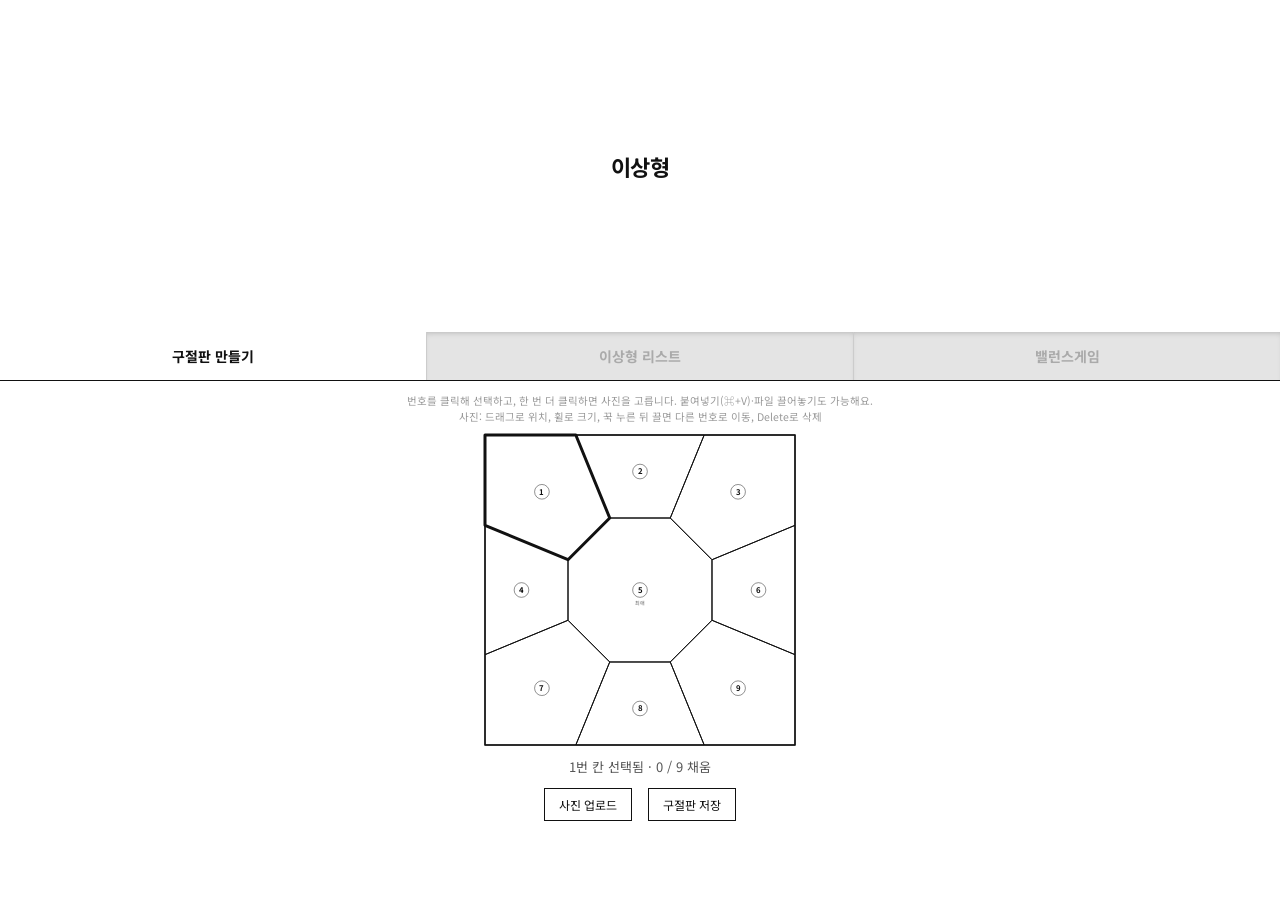
==== index.html @ 135d8d5a "Move tabs under title and add title spacing Co-Authored-By: Claude Sonnet 5.5 <noreply@anthropic.com" ====
<!DOCTYPE html>
<html lang="ko">
<head>
<meta charset="UTF-8">
<meta name="viewport" content="width=device-width, initial-scale=1">
<title>이상형</title>
<link href="https://fonts.googleapis.com/css2?family=Noto+Sans+KR:wght@300;400;700&display=swap" rel="stylesheet">
<link rel="stylesheet" href="style.css">
</head>
<body>
<h1>이상형</h1>
<nav class="tabs">
  <button class="tab active" data-pane="pane-make">구절판 만들기</button>
  <button class="tab" data-pane="pane-list">이상형 리스트</button>
  <button class="tab" data-pane="pane-game">밸런스게임</button>
</nav>
<section class="pane active" id="pane-make">
<p class="sub">번호를 클릭해 선택하고, 한 번 더 클릭하면 사진을 고릅니다. 붙여넣기(⌘+V)·파일 끌어놓기도 가능해요.<br>사진: 드래그로 위치, 휠로 크기, 꾹 누른 뒤 끌면 다른 번호로 이동, Delete로 삭제</p>
<div class="board"><svg id="board" viewBox="0 0 676 676"></svg></div>
<div class="bar">
  <div class="status" id="status"></div>
  <button id="pick">사진 업로드</button>
  <button id="save">구절판 저장</button>
</div>
</section>
<section class="pane" id="pane-list">
  <div class="listwrap">
    <div class="addrow"><input id="newItem" maxlength="60" placeholder="자신의 이상형을 적어보세요"><button id="addItem">등록</button></div>
    <div class="ibox">
      <p class="empty" id="listEmpty">아직 등록한 이상형이 없어요.</p>
      <ul class="ilist" id="list"></ul>
    </div>
  </div>
</section>
<section class="pane" id="pane-game">
  <div class="gamewrap">
    <div class="gbar">
      <label>문항 수
        <select id="qCount"><option value="10">10</option><option value="20">20</option><option value="30">30</option></select>
      </label>
      <button id="gStart">게임 시작 &rarr;</button>
    </div>
    <div class="stage" id="stage"></div>
  </div>
</section>
<div class="modal" id="confirm" hidden>
  <div class="dialog">
    <p class="dq">삭제하시겠습니까?</p>
    <p class="dnote">복구 안 됨.</p>
    <div class="dbtns"><button id="cNo">취소</button><button id="cYes" class="danger">삭제</button></div>
  </div>
</div>
<input type="file" id="file" accept="image/*" multiple hidden>
<script src="gujeolpan.js"></script>
<script src="list.js"></script>
<script src="gamelist.js"></script>
<script src="game.js"></script>
<script src="main.js"></script>
</body>
</html>
---- style.css ----
*{box-sizing:border-box}
body{margin:0;background:#fff;color:#111;font-family:'Noto Sans KR',sans-serif;min-height:100vh;display:flex;flex-direction:column;align-items:center;padding:0 16px;height:100vh;overflow-y:auto;overflow-x:hidden}
h1{font-size:22px;font-weight:700;margin:0;padding:150px 0;flex:none;letter-spacing:-0.02em;text-align:center}
.pane{flex:1;min-height:0;width:100%;display:none;flex-direction:column;align-items:center}
.pane.active{display:flex}
.sub{color:#999;font-size:10.5px;margin:0 0 6px;text-align:center;line-height:1.5}
.empty{color:#999;font-size:13px;margin-top:40px}
.scroll{overflow-y:auto;width:100%;max-width:480px;padding-bottom:16px}
.list{list-style:none;margin:16px 0 0;padding:0;width:100%}
.list li{display:flex;align-items:center;gap:8px;padding:10px 0;border-bottom:1px solid #eee;font-size:14px}
.list li span{flex:1;word-break:keep-all}
.list li button{padding:3px 8px;border-color:#ccc;color:#777}
.addrow{display:flex;gap:6px;width:100%;margin-top:12px}
.addrow input{flex:1;font-family:inherit;font-size:14px;padding:8px 10px;border:1px solid #111;border-radius:0;min-width:0}
.tabs{display:flex;width:calc(100% + 32px);margin:0 -16px;flex:none;border-bottom:1px solid #111;margin-bottom:12px}
.tab{flex:1;padding:14px 0;font-size:14px;font-weight:700;border:0;border-right:1px solid #ccc;background:#e4e4e4;color:#aaa;box-shadow:inset 0 4px 6px -4px rgba(0,0,0,.25)}
.tab:last-child{border-right:0}
.tab:hover{background:#e4e4e4}
.tab.active{background:#fff;color:#111;box-shadow:none}
.board{--s:min(92vw,max(220px,calc(100vh - 590px)),560px);width:var(--s);height:var(--s);margin:4px 0 12px;flex:none}
.board svg{width:100%;height:100%;display:block;overflow:visible}
.cell{cursor:pointer;touch-action:none}
.cell .bg{fill:#fff}
.cell:hover .bg{fill:#f2f2f2}
.bar{--s:min(92vw,560px);display:flex;flex-wrap:wrap;gap:12px 16px;align-items:center;justify-content:center;width:var(--s,min(92vw,560px))}
.status{font-size:13px;color:#555;width:100%;text-align:center}
button{font-family:inherit;font-size:12px;background:#fff;color:#111;border:1px solid #111;padding:7px 14px;cursor:pointer}
button:hover{background:#eee}
button:focus-visible{outline:2px solid #888;outline-offset:2px}

.listwrap{flex:1;min-height:0;width:100%;max-width:480px;display:flex;flex-direction:column;padding-bottom:12px}
.listwrap .addrow{margin-top:4px;flex:none}
.listwrap .addrow input{border:1px solid #ccc;border-radius:8px;outline:none}
.listwrap .addrow input:focus{border-color:#111}
.listwrap .addrow button{border-radius:8px;white-space:nowrap}
.ibox{flex:1;min-height:0;margin-top:12px;border:1px solid #ccc;border-radius:8px;overflow-y:auto;padding:6px 14px}
.ibox .empty{margin:30px 0;text-align:center}
.ilist{list-style:none;margin:0;padding:0}
.irow{display:flex;align-items:center;gap:10px;padding:11px 0;font-size:14px;color:#111}
.irow+.irow{border-top:1px solid #f0f0f0}
.irow .chk{flex:none;width:5px;height:5px;margin:0 3px;border-radius:50%;background:#111}
.irow .txt{flex:1;word-break:keep-all}
.irow input{flex:1;min-width:0;font-family:inherit;font-size:14px;padding:4px 6px;border:1px solid #111;border-radius:4px}
.irow .acts{flex:none;font-size:12px;color:#999}
.irow .acts button{border:0;background:none;padding:2px 4px;font-size:12px;color:#999}
.irow .acts button:hover{background:none;color:#555}
.modal{position:fixed;inset:0;background:rgba(0,0,0,.35);display:flex;align-items:center;justify-content:center;z-index:10}
.modal[hidden]{display:none}
.dialog{background:#fff;border-radius:10px;padding:22px 20px 0;width:min(280px,80vw);text-align:center;overflow:hidden}
.dq{margin:0;font-size:15px;font-weight:700}
.dnote{margin:6px 0 18px;font-size:11px;color:#999}
.dbtns{display:flex;margin:0 -20px;border-top:1px solid #eee}
.dbtns button{flex:1;border:0;background:none;padding:13px 0;font-size:14px;color:#111}
.dbtns button+button{border-left:1px solid #eee}
.dbtns button.danger{color:#e53935}
.gamewrap{flex:1;min-height:0;width:100%;max-width:480px;display:flex;flex-direction:column;padding-bottom:12px}
.gbar{flex:none;display:flex;align-items:center;justify-content:space-between;gap:10px;margin-top:4px;font-size:13px}
.gbar select{font-family:inherit;font-size:13px;padding:6px 8px;border:1px solid #ccc;border-radius:8px;background:#fff;margin-left:6px}
.gbar button{border-radius:8px;margin-left:auto}
.stage{flex:1;min-height:0;margin-top:14px;display:flex;flex-direction:column}
.gprog{flex:none;text-align:center;font-size:12px;color:#777}
.gview{flex:1;min-height:0;position:relative;overflow:hidden}
.slide{position:absolute;inset:0;display:flex;flex-direction:column;align-items:center;justify-content:center;gap:16px}
.slide.inR{animation:inR .3s ease both}
.slide.outL{animation:outL .3s ease both}
.slide.inL{animation:inL .3s ease both}
.slide.outR{animation:outR .3s ease both}
@keyframes inR{from{transform:translateX(100%);opacity:0}to{transform:none;opacity:1}}
@keyframes outL{to{transform:translateX(-100%);opacity:0}}
@keyframes inL{from{transform:translateX(-100%);opacity:0}to{transform:none;opacity:1}}
@keyframes outR{to{transform:translateX(100%);opacity:0}}
.pair{display:flex;align-items:center;gap:8px;width:100%}
.gbox{flex:1;min-height:180px;padding:14px 10px;font-size:15px;line-height:1.5;word-break:keep-all;border-radius:8px}
.gbox.chosen{background:#111;color:#fff}
.gvs{flex:none;font-size:12px;font-weight:700;color:#999}
.gnav{flex:none;display:flex;justify-content:space-between}
.gnav button{border:0;background:none;font-size:22px;padding:4px 14px;color:#111}
.gnav button:hover{background:none}
.gnav button:disabled{color:#ccc;cursor:default}
.gend{font-size:15px;font-weight:700;text-align:center;margin:0}
.gendsub{font-size:12px;color:#777;margin:-8px 0 0;text-align:center}
.gacts{display:flex;align-items:center;gap:12px}
.gacts button{border-radius:8px}
.gacts i{color:#ccc;font-style:normal}
.irow.new{animation:pop .4s ease both}
@keyframes pop{from{opacity:0;transform:translateY(8px);background:#fff6d6}to{opacity:1;transform:none}}
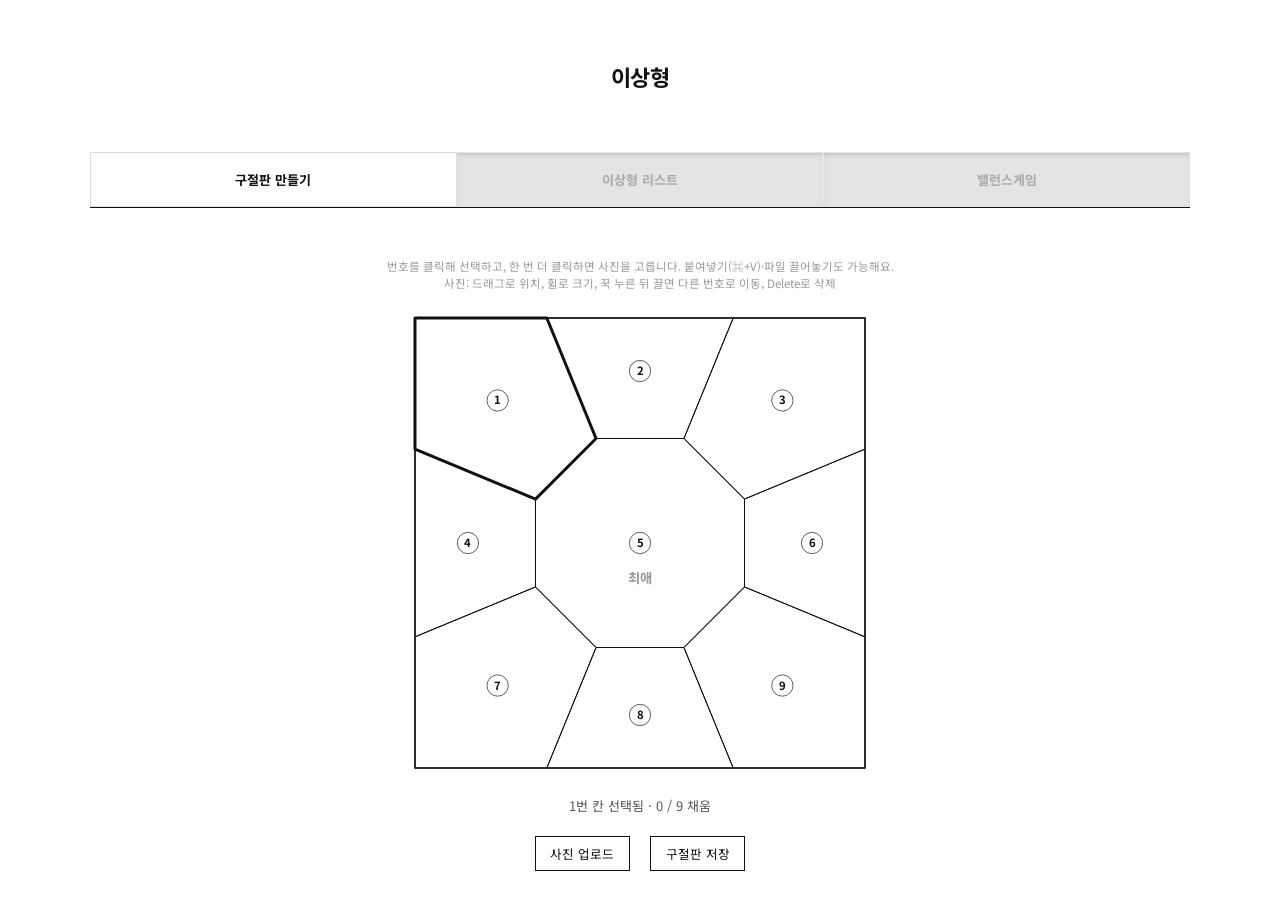
==== commit 291a49de: "Refine balance game, list, and layout; add complete icon Co-Authored-By: Claude Sonnet 5.5 <noreply@" ====
--- a/index.html
+++ b/index.html
@@ -5,7 +5,7 @@
 <meta name="viewport" content="width=device-width, initial-scale=1">
 <title>이상형</title>
 <link href="https://fonts.googleapis.com/css2?family=Noto+Sans+KR:wght@300;400;700&display=swap" rel="stylesheet">
-<link rel="stylesheet" href="style.css">
+<link rel="stylesheet" href="style.css?v=26">
 </head>
 <body>
 <h1>이상형</h1>
@@ -36,7 +36,7 @@
   <div class="gamewrap">
     <div class="gbar">
       <label>문항 수
-        <select id="qCount"><option value="10">10</option><option value="20">20</option><option value="30">30</option></select>
+        <select id="qCount"></select>
       </label>
       <button id="gStart">게임 시작 &rarr;</button>
     </div>
@@ -46,15 +46,15 @@
 <div class="modal" id="confirm" hidden>
   <div class="dialog">
     <p class="dq">삭제하시겠습니까?</p>
-    <p class="dnote">복구 안 됨.</p>
+    <p class="dnote">복구가 되지 않습니다.</p>
     <div class="dbtns"><button id="cNo">취소</button><button id="cYes" class="danger">삭제</button></div>
   </div>
 </div>
 <input type="file" id="file" accept="image/*" multiple hidden>
-<script src="gujeolpan.js"></script>
-<script src="list.js"></script>
-<script src="gamelist.js"></script>
-<script src="game.js"></script>
-<script src="main.js"></script>
+<script src="gujeolpan.js?v=26"></script>
+<script src="list.js?v=26"></script>
+<script src="gamelist.js?v=26"></script>
+<script src="game.js?v=26"></script>
+<script src="main.js?v=26"></script>
 </body>
 </html>
--- a/style.css
+++ b/style.css
@@ -1,9 +1,9 @@
 *{box-sizing:border-box}
-body{margin:0;background:#fff;color:#111;font-family:'Noto Sans KR',sans-serif;min-height:100vh;display:flex;flex-direction:column;align-items:center;padding:0 16px;height:100vh;overflow-y:auto;overflow-x:hidden}
-h1{font-size:22px;font-weight:700;margin:0;padding:150px 0;flex:none;letter-spacing:-0.02em;text-align:center}
+body{margin:0;background:#fff;color:#111;font-family:'Noto Sans KR',sans-serif;min-height:100vh;display:flex;flex-direction:column;align-items:center;padding:0 90px 30px;height:100vh;overflow-y:auto;overflow-x:hidden}
+h1{font-size:22px;font-weight:700;margin:0;padding:60px 0;flex:none;letter-spacing:-0.02em;text-align:center}
 .pane{flex:1;min-height:0;width:100%;display:none;flex-direction:column;align-items:center}
 .pane.active{display:flex}
-.sub{color:#999;font-size:10.5px;margin:0 0 6px;text-align:center;line-height:1.5}
+.sub{color:#999;font-size:11.5px;margin:0 0 25px;text-align:center;line-height:1.5}
 .empty{color:#999;font-size:13px;margin-top:40px}
 .scroll{overflow-y:auto;width:100%;max-width:480px;padding-bottom:16px}
 .list{list-style:none;margin:16px 0 0;padding:0;width:100%}
@@ -11,33 +11,31 @@
 .list li span{flex:1;word-break:keep-all}
 .list li button{padding:3px 8px;border-color:#ccc;color:#777}
 .addrow{display:flex;gap:6px;width:100%;margin-top:12px}
-.addrow input{flex:1;font-family:inherit;font-size:14px;padding:8px 10px;border:1px solid #111;border-radius:0;min-width:0}
-.tabs{display:flex;width:calc(100% + 32px);margin:0 -16px;flex:none;border-bottom:1px solid #111;margin-bottom:12px}
-.tab{flex:1;padding:14px 0;font-size:14px;font-weight:700;border:0;border-right:1px solid #ccc;background:#e4e4e4;color:#aaa;box-shadow:inset 0 4px 6px -4px rgba(0,0,0,.25)}
-.tab:last-child{border-right:0}
+.addrow input{flex:1;font-family:inherit;font-size:14px;padding:10.5px 10px;border:1px solid #111;border-radius:0;min-width:0}
+.tabs{display:flex;width:100%;margin:0;flex:none;border-bottom:1px solid #111;margin-bottom:50px}
+.tab{flex:1;padding:17px 0;border-radius: 0 0;font-size:13px;font-weight:700;border:1px solid transparent;background:#e4e4e4;color:#aaa;box-shadow:inset 0 4px 6px -4px rgba(0,0,0,.25)}
 .tab:hover{background:#e4e4e4}
-.tab.active{background:#fff;color:#111;box-shadow:none}
-.board{--s:min(92vw,max(220px,calc(100vh - 590px)),560px);width:var(--s);height:var(--s);margin:4px 0 12px;flex:none}
+.tab.active{background:#fff;color:#111;box-shadow:none;border-color:#ddd}
+.board{--s:min(92vw,max(220px,calc(100vh - 450px)),700px);width:var(--s);height:var(--s);margin:0 0 28px;flex:none}
 .board svg{width:100%;height:100%;display:block;overflow:visible}
 .cell{cursor:pointer;touch-action:none}
 .cell .bg{fill:#fff}
 .cell:hover .bg{fill:#f2f2f2}
-.bar{--s:min(92vw,560px);display:flex;flex-wrap:wrap;gap:12px 16px;align-items:center;justify-content:center;width:var(--s,min(92vw,560px))}
+.bar{--s:min(92vw,560px);display:flex;flex-wrap:wrap;gap:16px 20px;align-items:center;justify-content:center;width:var(--s,min(92vw,560px))}
 .status{font-size:13px;color:#555;width:100%;text-align:center}
 button{font-family:inherit;font-size:12px;background:#fff;color:#111;border:1px solid #111;padding:7px 14px;cursor:pointer}
 button:hover{background:#eee}
 button:focus-visible{outline:2px solid #888;outline-offset:2px}
 
 .listwrap{flex:1;min-height:0;width:100%;max-width:480px;display:flex;flex-direction:column;padding-bottom:12px}
-.listwrap .addrow{margin-top:4px;flex:none}
+.listwrap .addrow{margin-top:0;flex:none}
 .listwrap .addrow input{border:1px solid #ccc;border-radius:8px;outline:none}
 .listwrap .addrow input:focus{border-color:#111}
-.listwrap .addrow button{border-radius:8px;white-space:nowrap}
-.ibox{flex:1;min-height:0;margin-top:12px;border:1px solid #ccc;border-radius:8px;overflow-y:auto;padding:6px 14px}
+.listwrap .addrow button{border-radius:8px;white-space:nowrap;padding:7px 16.5px}
+.ibox{flex:1;min-height:0;margin-top:20px;border:1px solid #ccc;border-radius:8px;overflow-y:auto;padding:6px 14px}
 .ibox .empty{margin:30px 0;text-align:center}
 .ilist{list-style:none;margin:0;padding:0}
-.irow{display:flex;align-items:center;gap:10px;padding:11px 0;font-size:14px;color:#111}
-.irow+.irow{border-top:1px solid #f0f0f0}
+.irow{display:flex;align-items:center;gap:12px;padding:14px 0;font-size:14px;color:#111}
 .irow .chk{flex:none;width:5px;height:5px;margin:0 3px;border-radius:50%;background:#111}
 .irow .txt{flex:1;word-break:keep-all}
 .irow input{flex:1;min-width:0;font-family:inherit;font-size:14px;padding:4px 6px;border:1px solid #111;border-radius:4px}
@@ -46,18 +44,18 @@
 .irow .acts button:hover{background:none;color:#555}
 .modal{position:fixed;inset:0;background:rgba(0,0,0,.35);display:flex;align-items:center;justify-content:center;z-index:10}
 .modal[hidden]{display:none}
-.dialog{background:#fff;border-radius:10px;padding:22px 20px 0;width:min(280px,80vw);text-align:center;overflow:hidden}
-.dq{margin:0;font-size:15px;font-weight:700}
-.dnote{margin:6px 0 18px;font-size:11px;color:#999}
-.dbtns{display:flex;margin:0 -20px;border-top:1px solid #eee}
-.dbtns button{flex:1;border:0;background:none;padding:13px 0;font-size:14px;color:#111}
+.dialog{background:#fff;border-radius:10px;padding:24.26px 22.05px 0;width:min(308.7px,88vw);text-align:center;overflow:hidden}
+.dq{margin:0;font-size:16.54px;font-weight:700}
+.dnote{margin:6.62px 0 19.85px;font-size:12.13px;color:#999}
+.dbtns{display:flex;margin:0 -22.05px;border-top:1px solid #eee}
+.dbtns button{flex:1;border:0;background:none;padding:14.33px 0;font-size:15.44px;color:#111}
 .dbtns button+button{border-left:1px solid #eee}
 .dbtns button.danger{color:#e53935}
 .gamewrap{flex:1;min-height:0;width:100%;max-width:480px;display:flex;flex-direction:column;padding-bottom:12px}
-.gbar{flex:none;display:flex;align-items:center;justify-content:space-between;gap:10px;margin-top:4px;font-size:13px}
-.gbar select{font-family:inherit;font-size:13px;padding:6px 8px;border:1px solid #ccc;border-radius:8px;background:#fff;margin-left:6px}
-.gbar button{border-radius:8px;margin-left:auto}
-.stage{flex:1;min-height:0;margin-top:14px;display:flex;flex-direction:column}
+.gbar{flex:none;display:flex;align-items:center;justify-content:space-between;gap:10px;margin-top:0;font-size:14.04px}
+.gbar select{font-family:inherit;font-size:14.04px;padding:6.48px 8.64px;border:1px solid #ccc;border-radius:8px;background:#fff;margin-left:6px}
+.gbar button{border-radius:8px;margin-left:auto;font-size:12.96px;padding:7.56px 15.12px}
+.stage{flex:1;min-height:0;margin-top:28px;display:flex;flex-direction:column}
 .gprog{flex:none;text-align:center;font-size:12px;color:#777}
 .gview{flex:1;min-height:0;position:relative;overflow:hidden}
 .slide{position:absolute;inset:0;display:flex;flex-direction:column;align-items:center;justify-content:center;gap:16px}
@@ -69,18 +67,22 @@
 @keyframes outL{to{transform:translateX(-100%);opacity:0}}
 @keyframes inL{from{transform:translateX(-100%);opacity:0}to{transform:none;opacity:1}}
 @keyframes outR{to{transform:translateX(100%);opacity:0}}
-.pair{display:flex;align-items:center;gap:8px;width:100%}
-.gbox{flex:1;min-height:180px;padding:14px 10px;font-size:15px;line-height:1.5;word-break:keep-all;border-radius:8px}
+.pair{display:flex;flex-direction:column;align-items:stretch;gap:20px;width:100%}
+.gbox{flex:none;min-height:150px;padding:14px 10px;font-size:15px;line-height:1.5;word-break:keep-all;border-radius:8px}
 .gbox.chosen{background:#111;color:#fff}
-.gvs{flex:none;font-size:12px;font-weight:700;color:#999}
+.gvs{flex:none;text-align:center;font-size:12px;font-weight:700;color:#999}
 .gnav{flex:none;display:flex;justify-content:space-between}
 .gnav button{border:0;background:none;font-size:22px;padding:4px 14px;color:#111}
 .gnav button:hover{background:none}
 .gnav button:disabled{color:#ccc;cursor:default}
 .gend{font-size:15px;font-weight:700;text-align:center;margin:0}
 .gendsub{font-size:12px;color:#777;margin:-8px 0 0;text-align:center}
-.gacts{display:flex;align-items:center;gap:12px}
-.gacts button{border-radius:8px}
+.gacts{display:flex;align-items:center;gap:18px}
+.gacts button{border-radius:8px;font-size:15px;padding:9px 18px}
 .gacts i{color:#ccc;font-style:normal}
 .irow.new{animation:pop .4s ease both}
 @keyframes pop{from{opacity:0;transform:translateY(8px);background:#fff6d6}to{opacity:1;transform:none}}
+@media (max-width:700px){body{padding:0 16px 30px}}
+#pick,#save{position:relative;top:5px;font-size:12.6px;padding:7.35px 14.7px}
+.gdone{width:50px;height:50px;display:block}
+.slide.end{gap:105px;padding-bottom:35px}
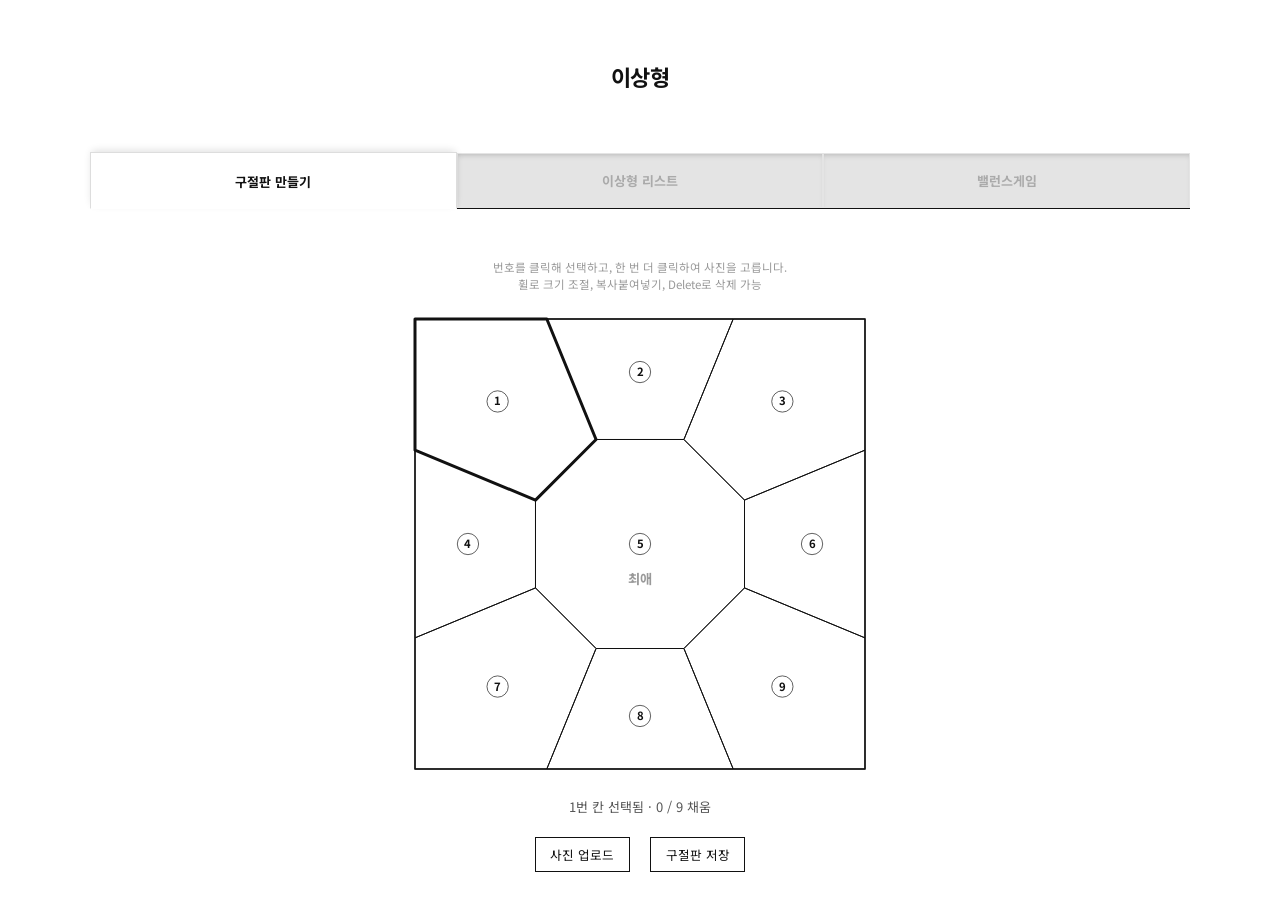
==== commit fa085869: "Add rococo screen with gold gujeolpan board, frame, cupid/swan decorations; tweak tabs and help text" ====
--- a/index.html
+++ b/index.html
@@ -5,9 +5,10 @@
 <meta name="viewport" content="width=device-width, initial-scale=1">
 <title>이상형</title>
 <link href="https://fonts.googleapis.com/css2?family=Noto+Sans+KR:wght@300;400;700&display=swap" rel="stylesheet">
-<link rel="stylesheet" href="style.css?v=26">
+<link rel="stylesheet" href="common/style.css?v=71">
 </head>
 <body>
+<img class="cupid" src="vintage/cupid_back.png" alt="">
 <h1>이상형</h1>
 <nav class="tabs">
   <button class="tab active" data-pane="pane-make">구절판 만들기</button>
@@ -15,7 +16,7 @@
   <button class="tab" data-pane="pane-game">밸런스게임</button>
 </nav>
 <section class="pane active" id="pane-make">
-<p class="sub">번호를 클릭해 선택하고, 한 번 더 클릭하면 사진을 고릅니다. 붙여넣기(⌘+V)·파일 끌어놓기도 가능해요.<br>사진: 드래그로 위치, 휠로 크기, 꾹 누른 뒤 끌면 다른 번호로 이동, Delete로 삭제</p>
+<p class="sub">번호를 클릭해 선택하고, 한 번 더 클릭하여 사진을 고릅니다.<br>휠로 크기 조절, 복사붙여넣기, Delete로 삭제 가능</p>
 <div class="board"><svg id="board" viewBox="0 0 676 676"></svg></div>
 <div class="bar">
   <div class="status" id="status"></div>
@@ -43,18 +44,30 @@
     <div class="stage" id="stage"></div>
   </div>
 </section>
-<div class="modal" id="confirm" hidden>
-  <div class="dialog">
-    <p class="dq">삭제하시겠습니까?</p>
-    <p class="dnote">복구가 되지 않습니다.</p>
-    <div class="dbtns"><button id="cNo">취소</button><button id="cYes" class="danger">삭제</button></div>
+<div class="modal" id="popup" hidden><div class="dialog"></div></div>
+<section class="rococo gold" id="rococo" hidden>
+  <div class="rbg"></div>
+  <img class="rcupid" src="vintage/cupid.png" alt="">
+  <img class="rswan" src="vintage/swan.png" alt="">
+  <div class="rstage">
+  <div class="board"><svg id="board2" viewBox="0 0 676 676"></svg><img class="frame" src="vintage/frame_open.png" alt=""></div>
+  <div class="bar">
+    <div class="status" id="status2"></div>
+    <button id="pick2">사진 업로드</button>
+    <button id="save2">구절판 저장</button>
   </div>
-</div>
+  <input type="file" id="file2" accept="image/*" multiple hidden>
+  </div>
+  <button id="rococoBack" aria-label="돌아가기">&larr;</button>
+</section>
 <input type="file" id="file" accept="image/*" multiple hidden>
-<script src="gujeolpan.js?v=26"></script>
-<script src="list.js?v=26"></script>
-<script src="gamelist.js?v=26"></script>
-<script src="game.js?v=26"></script>
-<script src="main.js?v=26"></script>
+<script src="pages/gujeolpan.js?v=71"></script>
+<script src="common/popup.js?v=71"></script>
+<script src="ai/dedupe.js?v=71"></script>
+<script src="pages/list.js?v=71"></script>
+<script src="data/gamelist.js?v=71"></script>
+<script src="pages/game.js?v=71"></script>
+<script src="common/main.js?v=71"></script>
+<script src="pages/rococo.js?v=71"></script>
 </body>
 </html>
--- a/common/style.css
+++ b/common/style.css
@@ -0,0 +1,117 @@
+*{box-sizing:border-box}
+body{margin:0;background:#fff;color:#111;font-family:'Noto Sans KR',sans-serif;min-height:100vh;display:flex;flex-direction:column;align-items:center;padding:0 90px 30px;height:100vh;overflow-y:auto;overflow-x:hidden}
+h1{font-size:22px;font-weight:700;margin:0;padding:60px 0;flex:none;letter-spacing:-0.02em;text-align:center}
+.pane{flex:1;min-height:0;width:100%;display:none;flex-direction:column;align-items:center}
+.pane.active{display:flex}
+.sub{color:#999;font-size:11.5px;margin:0 0 25px;text-align:center;line-height:1.5}
+.empty{color:#999;font-size:13px;margin-top:40px}
+.scroll{overflow-y:auto;width:100%;max-width:480px;padding-bottom:16px}
+.list{list-style:none;margin:16px 0 0;padding:0;width:100%}
+.list li{display:flex;align-items:center;gap:8px;padding:10px 0;border-bottom:1px solid #eee;font-size:14px}
+.list li span{flex:1;word-break:keep-all}
+.list li button{padding:3px 8px;border-color:#ccc;color:#777}
+.addrow{display:flex;gap:6px;width:100%;margin-top:12px}
+.addrow input{flex:1;font-family:inherit;font-size:14px;padding:10.5px 10px;border:1px solid #111;border-radius:0;min-width:0}
+.tabs{display:flex;align-items:flex-end;width:100%;margin:0;flex:none;border-bottom:1px solid #111;margin-bottom:50px}
+.tab{flex:1;padding:17px 0;border-radius: 0 0;font-size:13px;font-weight:700;border:1px solid transparent;background:#e4e4e4;color:#aaa;box-shadow:inset 0 4px 6px -4px rgba(0,0,0,.25)}
+.tab:hover{background:#e4e4e4}
+.tab.active{position:relative;z-index:1;background:#fff;color:#111;border-color:#ddd;border-bottom-color:#fff;margin-bottom:-1px;padding-top:19px;padding-bottom:17px;box-shadow:0 -3px 8px -2px rgba(0,0,0,.14)}
+.board{--s:min(92vw,max(220px,calc(100vh - 450px)),700px);width:var(--s);height:var(--s);margin:0 0 28px;flex:none}
+.board svg{width:100%;height:100%;display:block;overflow:visible}
+.cell{cursor:pointer;touch-action:none}
+.cell .bg{fill:#fff}
+.cell:hover .bg{fill:#f2f2f2}
+.bar{--s:min(92vw,560px);display:flex;flex-wrap:wrap;gap:16px 20px;align-items:center;justify-content:center;width:var(--s,min(92vw,560px))}
+.status{font-size:13px;color:#555;width:100%;text-align:center}
+button{font-family:inherit;font-size:12px;background:#fff;color:#111;border:1px solid #111;padding:7px 14px;cursor:pointer}
+button:hover{background:#eee}
+button:focus-visible{outline:2px solid #888;outline-offset:2px}
+
+.listwrap{flex:1;min-height:0;width:100%;max-width:480px;display:flex;flex-direction:column;padding-bottom:12px}
+.listwrap .addrow{margin-top:0;flex:none}
+.listwrap .addrow input{border:1px solid #ccc;border-radius:8px;outline:none}
+.listwrap .addrow input:focus{border-color:#111}
+.listwrap .addrow button{border-radius:8px;white-space:nowrap;padding:7px 16.5px}
+.ibox{flex:1;min-height:0;margin-top:20px;border:1px solid #ccc;border-radius:8px;overflow-y:auto;padding:6px 14px}
+.ibox .empty{margin:30px 0;text-align:center}
+.ilist{list-style:none;margin:0;padding:0}
+.irow{display:flex;align-items:center;gap:12px;padding:14px 0;font-size:14px;color:#111}
+.irow .chk{flex:none;width:5px;height:5px;margin:0 3px;border-radius:50%;background:#111}
+.irow .txt{flex:1;word-break:keep-all}
+.irow input{flex:1;min-width:0;font-family:inherit;font-size:14px;padding:4px 6px;border:1px solid #111;border-radius:4px}
+.irow .acts{flex:none;font-size:12px;color:#999}
+.irow .acts button{border:0;background:none;padding:2px 4px;font-size:12px;color:#999}
+.irow .acts button:hover{background:none;color:#555}
+.modal{position:fixed;inset:0;background:rgba(0,0,0,.35);display:flex;align-items:center;justify-content:center;z-index:10}
+.modal[hidden]{display:none}
+.dialog{background:#fff;border-radius:10px;padding:24.26px 22.05px 0;width:min(308.7px,88vw);text-align:center;overflow:hidden}
+.dq{margin:0;font-size:16.54px;font-weight:700}
+.dnote{margin:6.62px 0 19.85px;font-size:12.13px;color:#999}
+.dbtns{display:flex;margin:0 -22.05px;border-top:1px solid #eee}
+.dbtns button{flex:1;border:0;background:none;padding:14.33px 0;font-size:15.44px;color:#111}
+.dbtns button+button{border-left:1px solid #eee}
+.dbtns button.danger{color:#e53935}
+.gamewrap{flex:1;min-height:0;width:100%;max-width:480px;display:flex;flex-direction:column;padding-bottom:12px}
+.gbar{flex:none;display:flex;align-items:center;justify-content:space-between;gap:10px;margin-top:0;font-size:14.04px}
+.gbar select{font-family:inherit;font-size:14.04px;padding:6.48px 8.64px;border:1px solid #ccc;border-radius:8px;background:#fff;margin-left:6px}
+.gbar button{border-radius:8px;margin-left:auto;font-size:12.96px;padding:7.56px 15.12px}
+.stage{flex:1;min-height:0;margin-top:28px;display:flex;flex-direction:column}
+.gprog{flex:none;text-align:center;font-size:12px;color:#777}
+.gview{flex:1;min-height:0;position:relative;overflow:hidden}
+.slide{position:absolute;inset:0;display:flex;flex-direction:column;align-items:center;justify-content:center;gap:16px}
+.slide.inR{animation:inR .3s ease both}
+.slide.outL{animation:outL .3s ease both}
+.slide.inL{animation:inL .3s ease both}
+.slide.outR{animation:outR .3s ease both}
+@keyframes inR{from{transform:translateX(100%);opacity:0}to{transform:none;opacity:1}}
+@keyframes outL{to{transform:translateX(-100%);opacity:0}}
+@keyframes inL{from{transform:translateX(-100%);opacity:0}to{transform:none;opacity:1}}
+@keyframes outR{to{transform:translateX(100%);opacity:0}}
+.pair{display:flex;flex-direction:column;align-items:stretch;gap:20px;width:100%}
+.gbox{flex:none;min-height:150px;padding:14px 10px;font-size:15px;line-height:1.5;word-break:keep-all;border-radius:8px}
+.gbox.chosen{background:#111;color:#fff}
+.gvs{flex:none;text-align:center;font-size:12px;font-weight:700;color:#999}
+.gnav{flex:none;display:flex;justify-content:space-between}
+.gnav button{border:0;background:none;font-size:22px;padding:4px 14px;color:#111}
+.gnav button:hover{background:none}
+.gnav button:disabled{color:#ccc;cursor:default}
+.gend{font-size:15px;font-weight:700;text-align:center;margin:0}
+.gendsub{font-size:12px;color:#777;margin:-8px 0 0;text-align:center}
+.gacts{display:flex;align-items:center;gap:18px}
+.gacts button{border-radius:8px;font-size:15px;padding:9px 18px}
+.gacts i{color:#ccc;font-style:normal}
+.irow.new{animation:pop .4s ease both}
+@keyframes pop{from{opacity:0;transform:translateY(8px);background:#fff6d6}to{opacity:1;transform:none}}
+@media (max-width:700px){body{padding:0 16px 30px}}
+#pick,#save,#pick2,#save2{position:relative;top:5px;font-size:12.6px;padding:7.35px 14.7px}
+.gdone{width:50px;height:50px;display:block}
+.slide.end{gap:105px;padding-bottom:35px}
+.dialog.nobtn{padding-bottom:24px}
+.dlines{list-style:none;margin:10px 0 0;padding:0;font-size:13px;color:#111;line-height:1.5;word-break:keep-all}
+.dlines li+li{margin-top:6px}
+.dlines+.dnote{margin-top:12px}
+.dbar{height:6px;margin-top:16px;border-radius:3px;background:#eee;overflow:hidden}
+.dbar i{display:block;height:100%;width:0;background:#999;transition:width .2s}
+#pane-game{-webkit-user-select:none;user-select:none}
+.cupid{position:fixed;right:0;bottom:30px;width:86.4px;height:auto;pointer-events:none;opacity:0;transition:opacity .25s}
+.cupid.show{opacity:1;pointer-events:auto;cursor:pointer}
+.rococo{position:fixed;inset:0;z-index:20;overflow:hidden;background:#d9cfc0;--bw:max(100vw,calc(100vh * 1.7769));--cw:calc(var(--bw) * .1215);--sw:calc(var(--bw) * .096);--gap:24px}
+/* 배경은 화면을 꽉 채우며 잘리고, 천사·백조는 참고 이미지와 같은 모서리 위치에 붙어 항상 보임 */
+.rbg{position:absolute;left:50%;top:50%;transform:translate(-50%,-50%);width:max(100vw,calc(100vh * 1.7769));aspect-ratio:1672/941;background:url(../vintage/rococo_bg.png) center/100% 100% no-repeat;pointer-events:none}
+.rcupid{position:absolute;pointer-events:none;width:var(--cw);left:calc(var(--cw) * -.107 + var(--gap));top:calc(var(--cw) * -.0116 + var(--gap))}
+.rswan{position:absolute;pointer-events:none;width:var(--sw);right:var(--gap);bottom:calc(var(--sw) * -.299 + var(--gap))}
+.rstage{position:relative;z-index:1;width:100%;height:100%;display:flex;flex-direction:column;align-items:center;justify-content:center}
+.rococo[hidden]{display:none}
+.rococo #rococoBack{position:absolute;left:90px;bottom:30px;border:0;background:none;font-size:22px;padding:4px 14px;color:#999}
+.rococo #rococoBack:hover{background:none;color:#777}
+.rococo .board{--fw:min(68vw,calc((100vh - 170px) * 1.2585));position:relative;flex:none;width:calc(var(--fw) * 1172 / 1407);height:calc(var(--fw) * 865 / 1407);margin:calc(var(--fw) * .09) 0 calc(var(--fw) * .092)}
+.rococo .bar{row-gap:32px}
+.rococo .board svg{position:relative;-webkit-mask:url(../vintage/frame_hole.png) center/100% 100% no-repeat;mask:url(../vintage/frame_hole.png) center/100% 100% no-repeat}
+.rococo .frame{position:absolute;pointer-events:none;width:var(--fw);left:calc(var(--fw) * -116 / 1407);top:calc(var(--fw) * -125 / 1407)}
+.gold .status{color:#b8860b}
+.gold button:not(#rococoBack){border-color:#b8860b;color:#b8860b;background:rgba(255,255,255,.85)}
+.gold button:not(#rococoBack):hover{background:#fff}
+/* 모바일·세로 화면: 액자를 화면 너비에 맞춰 키움 (배경은 항상 화면을 꽉 채우고 가장자리는 잘림) */
+@media (max-aspect-ratio: 1/1), (max-width: 700px) {
+  .rococo .board{--fw:min(86vw,calc((100vh - 220px) * 1.2585))}
+}
